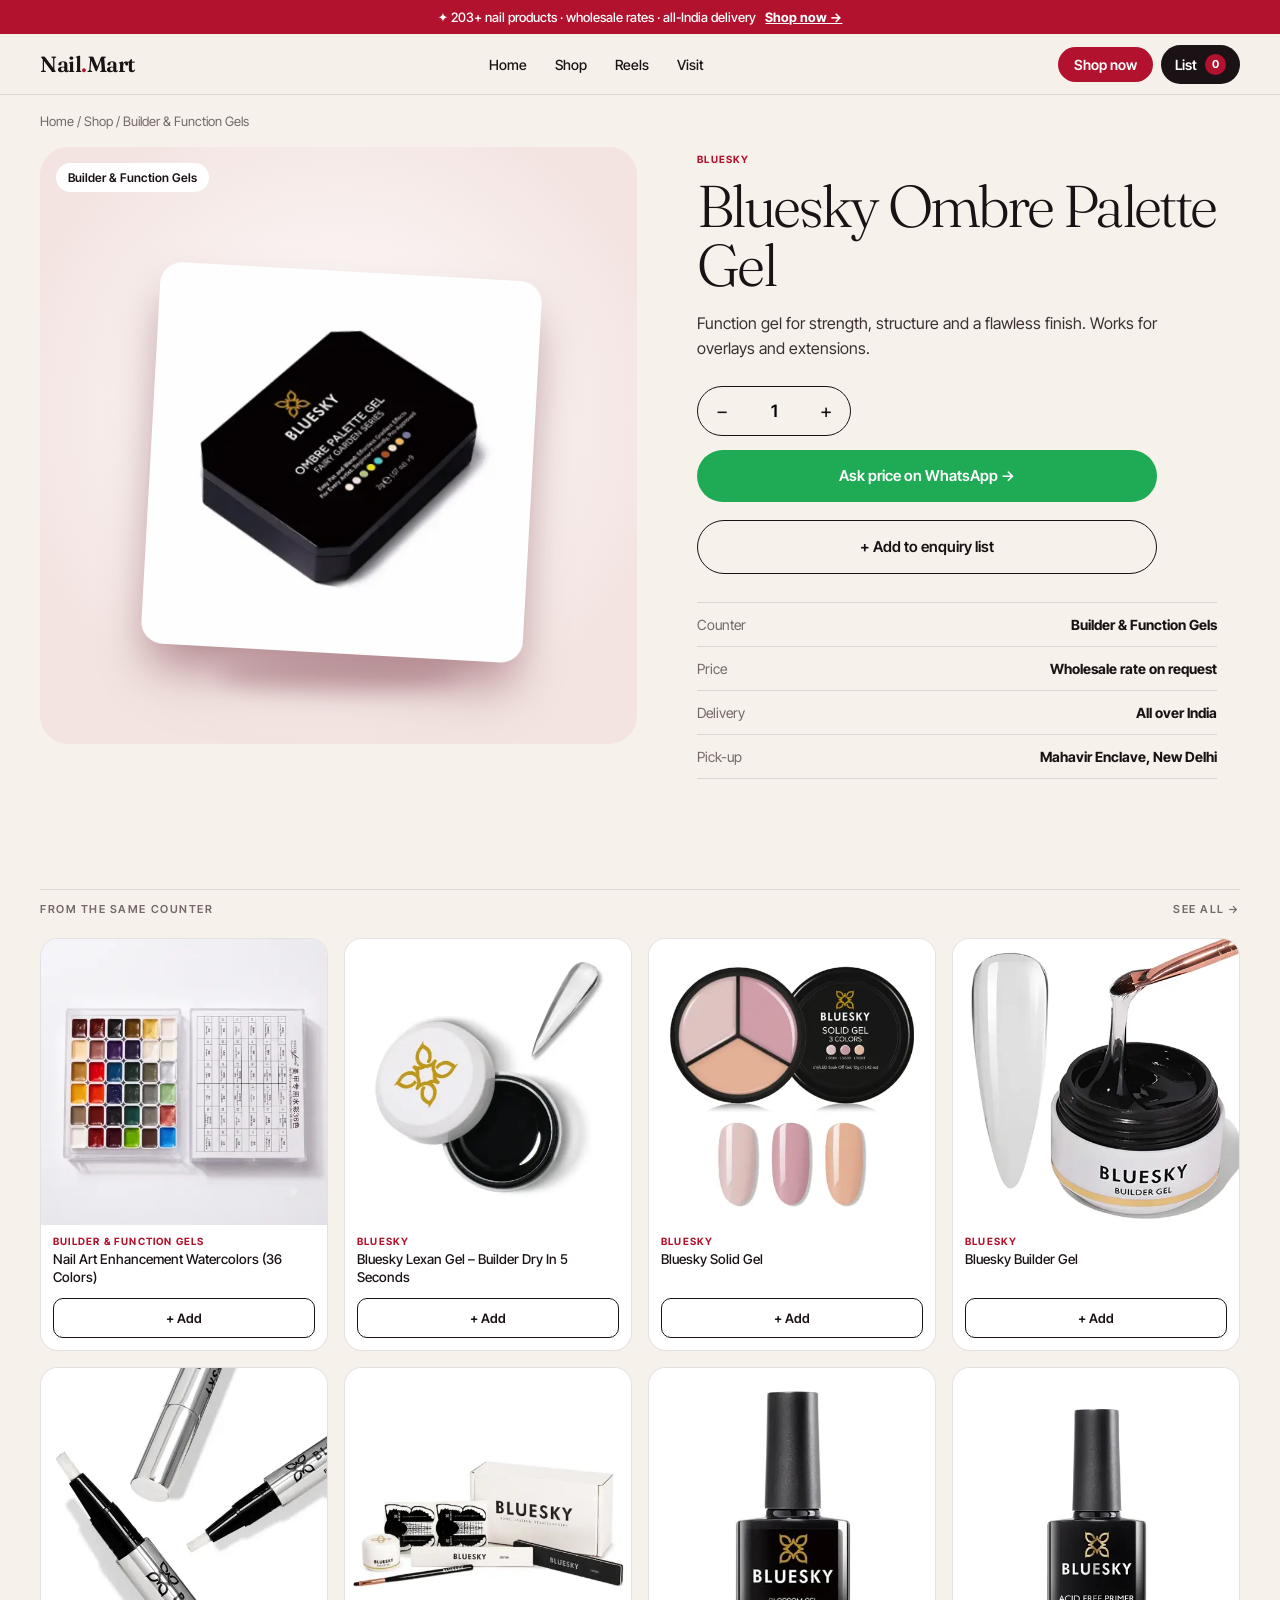
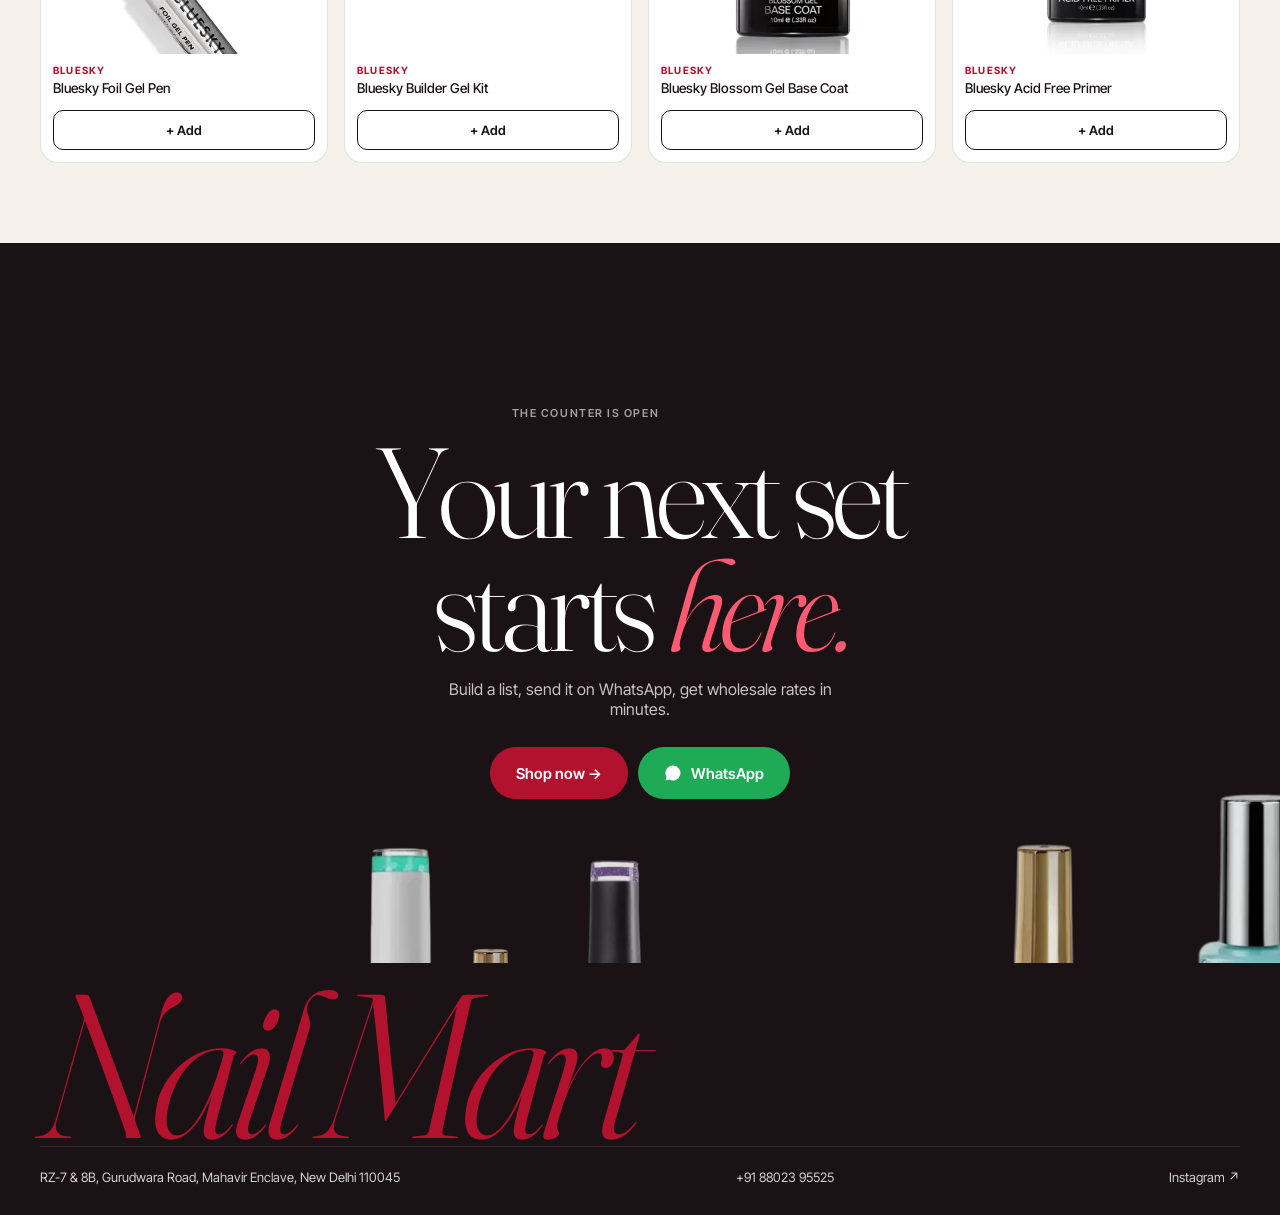
==== product.html @ 13b81524 "Revamp: multi-page (home/shop/product), floating product motion, shop-now alert bar Co-Authored-By: " ====
<!doctype html>
<html lang="en">
<head>
<meta charset="utf-8">
<meta name="viewport" content="width=device-width,initial-scale=1,viewport-fit=cover">
<title>Product — Nail Mart</title>
<meta name="theme-color" content="#b3122e">
<link rel="preconnect" href="https://fonts.gstatic.com" crossorigin>
<link rel="stylesheet" href="https://fonts.googleapis.com/css2?family=Fraunces:ital,opsz,wght@0,9..144,300..600;1,9..144,300..600&family=Inter+Tight:wght@400;500;600;700&display=swap" media="print" onload="this.media='all'">
<link rel="stylesheet" href="css/site.css">
<style>
.crumb{font-size:13px;color:var(--mute);padding:18px 0}
.crumb a:hover{color:var(--lac)}
.pd{display:grid;gap:28px;padding-bottom:60px}
@media(min-width:900px){.pd{grid-template-columns:1.1fr 1fr;gap:60px;align-items:start}}
.view{position:relative;aspect-ratio:1;border-radius:28px;background:radial-gradient(circle at 50% 45%,#fff 0,#f3e4e1 75%);overflow:hidden}
@media(min-width:900px){.view{position:sticky;top:80px}}
.view .fl{left:18%;top:12%;width:64%;height:76%;display:grid;place-items:center}
.view .fl img{max-height:100%;width:auto;max-width:100%;object-fit:contain}
.view .shadow{position:absolute;left:30%;right:30%;bottom:9%;height:5%;border-radius:50%;background:#5a0a1a2e;filter:blur(10px);animation:pulse 4s ease-in-out infinite}
@keyframes pulse{50%{transform:scaleX(.8);opacity:.6}}
.view .tag{position:absolute;left:16px;top:16px;background:var(--card);border-radius:999px;padding:7px 12px;font-size:12px;font-weight:600}
.info h1{font-size:clamp(34px,4.6vw,64px);line-height:1;margin:10px 0 16px}
.info .desc{color:#3b3033;line-height:1.6;max-width:520px}
.qty{display:flex;align-items:center;gap:0;border:1.5px solid var(--ink);border-radius:999px;width:max-content;margin:24px 0 14px}
.qty button{width:48px;height:48px;font-size:20px}
.qty input{width:56px;text-align:center;border:0;background:none;font:inherit;font-size:17px;font-weight:600}
.acts{display:grid;gap:10px;max-width:460px}
.acts .add{min-height:54px;border-radius:999px;font-size:15px}
.facts{list-style:none;margin-top:28px;border-top:1px solid var(--line);max-width:520px}
.facts li{display:flex;justify-content:space-between;gap:12px;padding:13px 0;border-bottom:1px solid var(--line);font-size:14px}
.facts li span{color:var(--mute)}
.rel{padding:50px 0 80px}
</style>
</head>
<body data-page="product">

<main class="wrap" id="main">
  <div class="crumb" id="crumb"></div>
  <div class="pd">
    <div class="view" data-float>
      <div class="shadow"></div>
      <span class="tag" id="tag"></span>
      <div class="fl" data-z=".3" data-a="16"><img id="pimg" alt=""></div>
    </div>
    <div class="info">
      <span class="br" id="brand"></span>
      <h1 id="name"></h1>
      <p class="desc" id="desc"></p>
      <div class="qty"><button id="minus" aria-label="Less">−</button><input id="qn" value="1" inputmode="numeric" aria-label="Quantity"><button id="plus" aria-label="More">+</button></div>
      <div class="acts">
        <a class="btn w" id="ask" target="_blank" rel="noopener">Ask price on WhatsApp →</a>
        <button class="add" id="addb" data-label="+ Add to enquiry list">+ Add to enquiry list</button>
      </div>
      <ul class="facts">
        <li><span>Counter</span><b id="fc"></b></li>
        <li><span>Price</span><b>Wholesale rate on request</b></li>
        <li><span>Delivery</span><b>All over India</b></li>
        <li><span>Pick-up</span><b>Mahavir Enclave, New Delhi</b></li>
      </ul>
    </div>
  </div>
</main>
<section class="rel"><div class="wrap">
  <div class="eyebrow mono"><span>From the same counter</span><a id="more">See all →</a></div>
  <div class="grid" id="rel"></div>
</div></section>

<script src="products.js"></script>
<script src="js/site.js"></script>
<script>
const id=+new URLSearchParams(location.search).get('id'),p=P[id]||P[0];
const D={'Gel Polish':'Salon-grade gel colour that cures under UV/LED. Rich pigment, a glossy finish and long wear.','Cat-Eye & Magnets':'Magnetic shimmer gel. Hold a magnet over the wet layer to pull the light into a line, then cure.','Builder & Function Gels':'Function gel for strength, structure and a flawless finish. Works for overlays and extensions.','Tips & Extensions':'Pre-shaped tips that fit cleanly and file easily. Ready for gel, polygel or acrylic.','Press-On Nails':'Ready-to-wear press-on sets for quick, salon-look nails.','Stickers & Foils':'Nail art stickers and foils for fast, precise designs.','Charms & Stones':'Decor for statement sets: charms, stones, pearls and glitter.','Tools & Brushes':'Professional tools for prep, art and finishing.','Machines & Lamps':'Studio equipment for faster prep and cure times.'};
document.title=p.n+' — Nail Mart';
$('#crumb').innerHTML=`<a href="index.html">Home</a> / <a href="shop.html">Shop</a> / <a href="shop.html?c=${encodeURIComponent(p.c)}">${p.c}</a>`;
$('#pimg').src=FLOAT.includes(p.id)?fimg(p.id):p.i;$('#pimg').alt=p.n;
if(!FLOAT.includes(p.id)){$('#pimg').style.borderRadius='22px';$('#pimg').style.boxShadow='0 30px 50px -20px #5a0a1a55'}
$('#brand').textContent=p.b||p.c;$('#name').textContent=p.n;$('#desc').textContent=D[p.c]||'';$('#tag').textContent=p.c;$('#fc').textContent=p.c;
$('#addb').dataset.id=p.id;
const ask=()=>$('#ask').href=`https://wa.me/${WA}?text=${encodeURIComponent(`Hi Nail Mart! Please share the wholesale rate for:\n${p.n} × ${$('#qn').value}`)}`;
$('#minus').onclick=()=>{$('#qn').value=Math.max(1,+$('#qn').value-1);ask()};$('#plus').onclick=()=>{$('#qn').value=+$('#qn').value+1;ask()};$('#qn').oninput=ask;ask();
$('#more').href='shop.html?c='+encodeURIComponent(p.c);
$('#rel').innerHTML=P.filter(x=>x.c===p.c&&x.id!==p.id).slice(0,8).map(card).join('');
sync();
</script>
</body>
</html>
---- css/site.css ----
:root{--paper:#f6f1eb;--card:#fff;--ink:#1a1214;--lac:#b3122e;--lac2:#7a0a1f;--blush:#f3dcd8;--mute:#75686a;--line:#1a12141f;--wa:#1faa55}
*{box-sizing:border-box;margin:0;padding:0}
html{-webkit-text-size-adjust:100%}
body{background:var(--paper);color:var(--ink);font-family:"Inter Tight",system-ui,-apple-system,"Segoe UI",sans-serif;overflow-x:clip;-webkit-font-smoothing:antialiased;padding-bottom:76px}
@media(min-width:900px){body{padding-bottom:0}}
a{color:inherit;text-decoration:none}
button{font:inherit;color:inherit;cursor:pointer;background:none;border:0}
img,video{display:block;max-width:100%}
.serif{font-family:Fraunces,Georgia,serif}
.mono{font-size:11px;letter-spacing:.14em;text-transform:uppercase;font-weight:600}
.wrap{max-width:1320px;margin:0 auto;padding:0 16px}
@media(min-width:760px){.wrap{padding:0 40px}}
h1,h2{font-family:Fraunces,Georgia,serif;font-weight:300;letter-spacing:-.045em}
h1 em,h2 em{font-style:italic;color:var(--lac)}
h2{font-size:clamp(36px,6vw,88px);line-height:.95;max-width:16ch}
section{padding:64px 0}
@media(min-width:900px){section{padding:110px 0}}
.eyebrow{display:flex;justify-content:space-between;gap:12px;border-top:1px solid var(--line);padding-top:12px;margin-bottom:22px;color:var(--mute)}

/* announcement bar */
.alert{background:var(--lac);color:#fff;font-size:13px;font-weight:500;text-align:center;padding:9px 16px}
.alert a{text-decoration:underline;font-weight:700;margin-left:6px}

/* nav */
nav{position:sticky;top:0;z-index:50;background:#f6f1ebee;backdrop-filter:blur(10px);-webkit-backdrop-filter:blur(10px);border-bottom:1px solid var(--line)}
nav .wrap{display:flex;justify-content:space-between;align-items:center;height:60px;gap:16px}
.logo{font:600 22px Fraunces,Georgia,serif;letter-spacing:-.02em}
.logo i{color:var(--lac);font-style:normal}
.nl{display:none;gap:28px;font-size:14px;font-weight:500}
.nl a:hover,.nl a.on{color:var(--lac)}
@media(min-width:900px){.nl{display:flex}}
.nr{display:flex;gap:8px;align-items:center}
.shopbtn{background:var(--lac);color:#fff;border-radius:999px;padding:9px 16px;font-size:14px;font-weight:600}
.listbtn{display:flex;align-items:center;gap:8px;background:var(--ink);color:#fff;border-radius:999px;padding:9px 14px;font-size:14px;font-weight:600}
.listbtn b,.mbar .l b{background:var(--lac);border-radius:999px;min-width:21px;height:21px;display:grid;place-items:center;font-size:11px}
@media(max-width:899px){.shopbtn{display:none}}

/* buttons */
.btn{display:inline-flex;align-items:center;justify-content:center;gap:9px;min-height:52px;padding:0 26px;border-radius:999px;font-weight:600;font-size:15px;transition:transform .2s,background .2s}
.btn:active{transform:scale(.97)}
.btn.p{background:var(--lac);color:#fff}.btn.p:hover{background:var(--lac2)}
.btn.w{background:var(--wa);color:#fff}
.btn.g{border:1.5px solid currentColor}
.btn.k{background:var(--ink);color:#fff}

/* floating products — transform-only, driven by one rAF loop in site.js */
.fl{position:absolute;will-change:transform;pointer-events:none;filter:drop-shadow(0 26px 22px #5a0a1a33)}
.fl img{width:100%;height:auto}
.fl.link{pointer-events:auto}
@keyframes bob{0%,100%{translate:0 0}50%{translate:0 -14px}}

/* product card */
.grid{display:grid;grid-template-columns:repeat(2,1fr);gap:10px}
@media(min-width:640px){.grid{grid-template-columns:repeat(3,1fr)}}
@media(min-width:1000px){.grid{grid-template-columns:repeat(4,1fr);gap:16px}}
.pc{background:var(--card);border-radius:18px;overflow:hidden;display:flex;flex-direction:column;border:1px solid var(--line);transition:transform .35s cubic-bezier(.2,.8,.2,1),box-shadow .35s;content-visibility:auto;contain-intrinsic-size:auto 340px}
@media(hover:hover){.pc:hover{transform:translateY(-6px);box-shadow:0 24px 40px -24px #5a0a1a55}.pc:hover .im img{transform:scale(1.07) rotate(-2deg)}}
.pc .im{aspect-ratio:1;background:#f3eee9;overflow:hidden;display:block}
.pc .im img{width:100%;height:100%;object-fit:cover;transition:transform .6s cubic-bezier(.2,.8,.2,1)}
.pc .tx{padding:10px 12px 12px;display:flex;flex-direction:column;gap:4px;flex:1}
.br{font-size:10px;letter-spacing:.12em;text-transform:uppercase;color:var(--lac);font-weight:700;min-height:12px}
.pc h3{font-size:13.5px;line-height:1.3;font-weight:500;flex:1;display:-webkit-box;-webkit-line-clamp:2;-webkit-box-orient:vertical;overflow:hidden}
.add{margin-top:8px;min-height:40px;border-radius:10px;border:1.5px solid var(--ink);font-size:13px;font-weight:600;transition:background .15s}
.add.on{background:var(--ink);color:#fff}

/* footer */
footer{background:var(--ink);color:#fff;position:relative;overflow:hidden}
.fcta{position:relative;min-height:80vh;display:grid;place-items:center;text-align:center;padding:90px 16px;overflow:hidden}
.fcta h2{max-width:none;font-size:clamp(48px,10vw,170px);line-height:.88;position:relative;z-index:2}
.fcta h2 em{color:#ff5a72}
.fcta p{position:relative;z-index:2;opacity:.75;margin:18px auto 28px;max-width:420px}
.fcta .btns{position:relative;z-index:2;display:flex;gap:10px;justify-content:center;flex-wrap:wrap}
.rise{position:absolute;bottom:-160px;width:var(--s,90px);animation:rise var(--d,14s) linear infinite;animation-delay:var(--dl,0s);opacity:.9;will-change:transform}
.rise img{width:100%;animation:sway 4s ease-in-out infinite alternate}
@keyframes rise{to{transform:translateY(calc(-80vh - 320px)) rotate(var(--r,20deg))}}
@keyframes sway{to{transform:translateX(26px)}}
.fbar{border-top:1px solid #fff2;padding:22px 0 30px;display:flex;justify-content:space-between;gap:14px;flex-wrap:wrap;font-size:13px;opacity:.8}
.fbig{font:italic 300 clamp(64px,16vw,260px)/.8 Fraunces,Georgia,serif;letter-spacing:-.05em;color:var(--lac);white-space:nowrap;padding-top:20px}

/* mobile bar, drawer, toast */
.mbar{position:fixed;left:0;right:0;bottom:0;z-index:60;display:grid;grid-template-columns:1fr 1.3fr 1fr;gap:8px;padding:10px 12px calc(10px + env(safe-area-inset-bottom));background:#fffffff2;border-top:1px solid var(--line);backdrop-filter:blur(10px);-webkit-backdrop-filter:blur(10px)}
.mbar a,.mbar button{min-height:50px;border-radius:14px;display:flex;align-items:center;justify-content:center;gap:6px;font-weight:600;font-size:14px}
.mbar .c{background:var(--lac);color:#fff}
.mbar .w{background:var(--wa);color:#fff}
.mbar .l{background:var(--ink);color:#fff}
@media(min-width:900px){.mbar{display:none}}
.dw{position:fixed;inset:0;z-index:80;visibility:hidden}
.dw.on{visibility:visible}
.dw .bg{position:absolute;inset:0;background:#0007;opacity:0;transition:opacity .25s}
.dw.on .bg{opacity:1}
.dw .pn{position:absolute;right:0;bottom:0;width:100%;max-width:440px;max-height:85svh;background:var(--paper);border-radius:22px 22px 0 0;display:flex;flex-direction:column;transform:translateY(100%);transition:transform .3s cubic-bezier(.2,.8,.2,1)}
@media(min-width:900px){.dw .pn{top:0;max-height:none;border-radius:0;transform:translateX(100%)}}
.dw.on .pn{transform:none}
.dw header{display:flex;justify-content:space-between;align-items:center;padding:18px 20px;border-bottom:1px solid var(--line)}
.dw ul{list-style:none;overflow:auto;flex:1;padding:8px 20px}
.dw li{display:grid;grid-template-columns:52px 1fr auto;gap:12px;align-items:center;padding:10px 0;border-bottom:1px solid var(--line);font-size:14px}
.dw li img{width:52px;height:52px;border-radius:10px;object-fit:cover}
.dw li button{font-size:20px;color:var(--mute);padding:6px}
.dw .ft{padding:16px 20px calc(16px + env(safe-area-inset-bottom));display:grid;gap:8px}
.toast{position:fixed;left:50%;bottom:92px;transform:translate(-50%,20px);background:var(--ink);color:#fff;padding:10px 18px;border-radius:999px;font-size:14px;opacity:0;transition:.25s;z-index:90;pointer-events:none}
.toast.on{opacity:1;transform:translate(-50%,0)}
@media(min-width:900px){.toast{bottom:30px}}
.rv{opacity:0;transform:translateY(28px);transition:opacity .9s,transform .9s cubic-bezier(.2,.8,.2,1)}
.rv.in{opacity:1;transform:none}
@media(prefers-reduced-motion:reduce){*{animation:none!important}.rv{opacity:1;transform:none}}
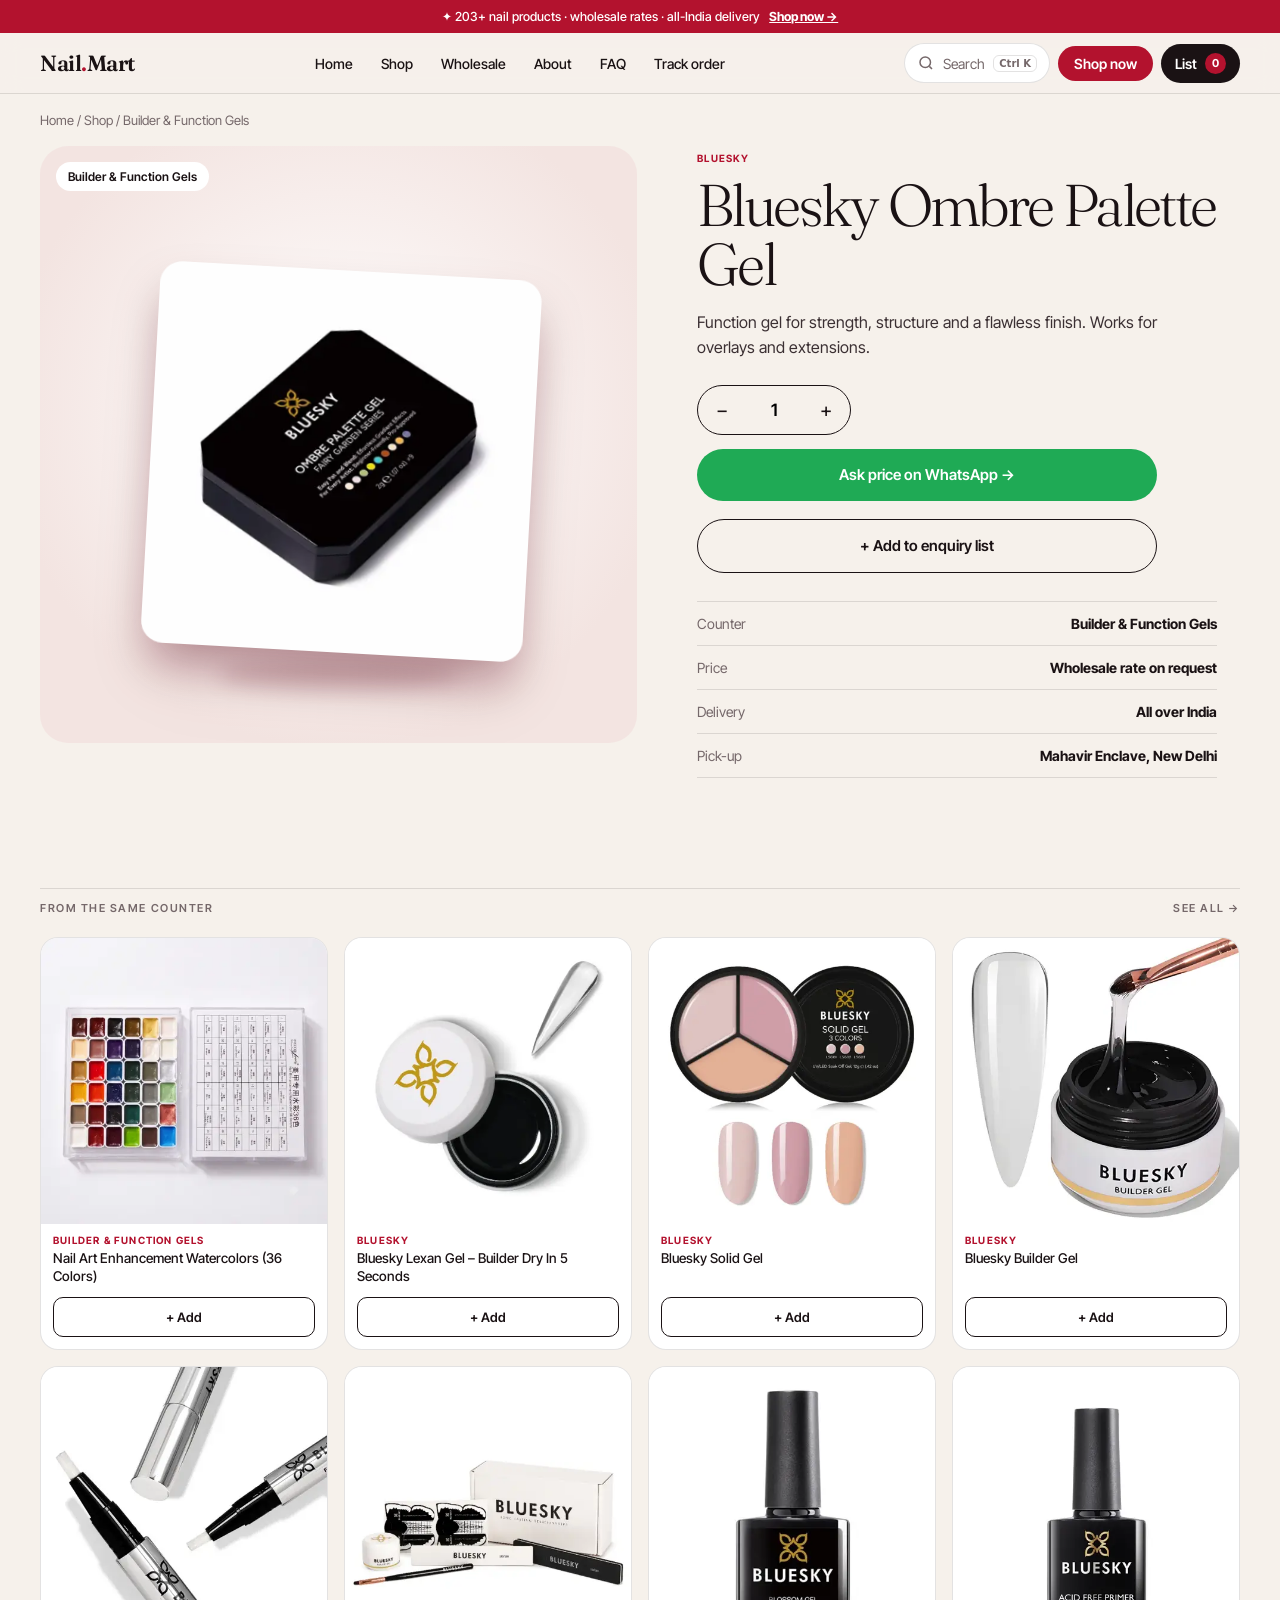
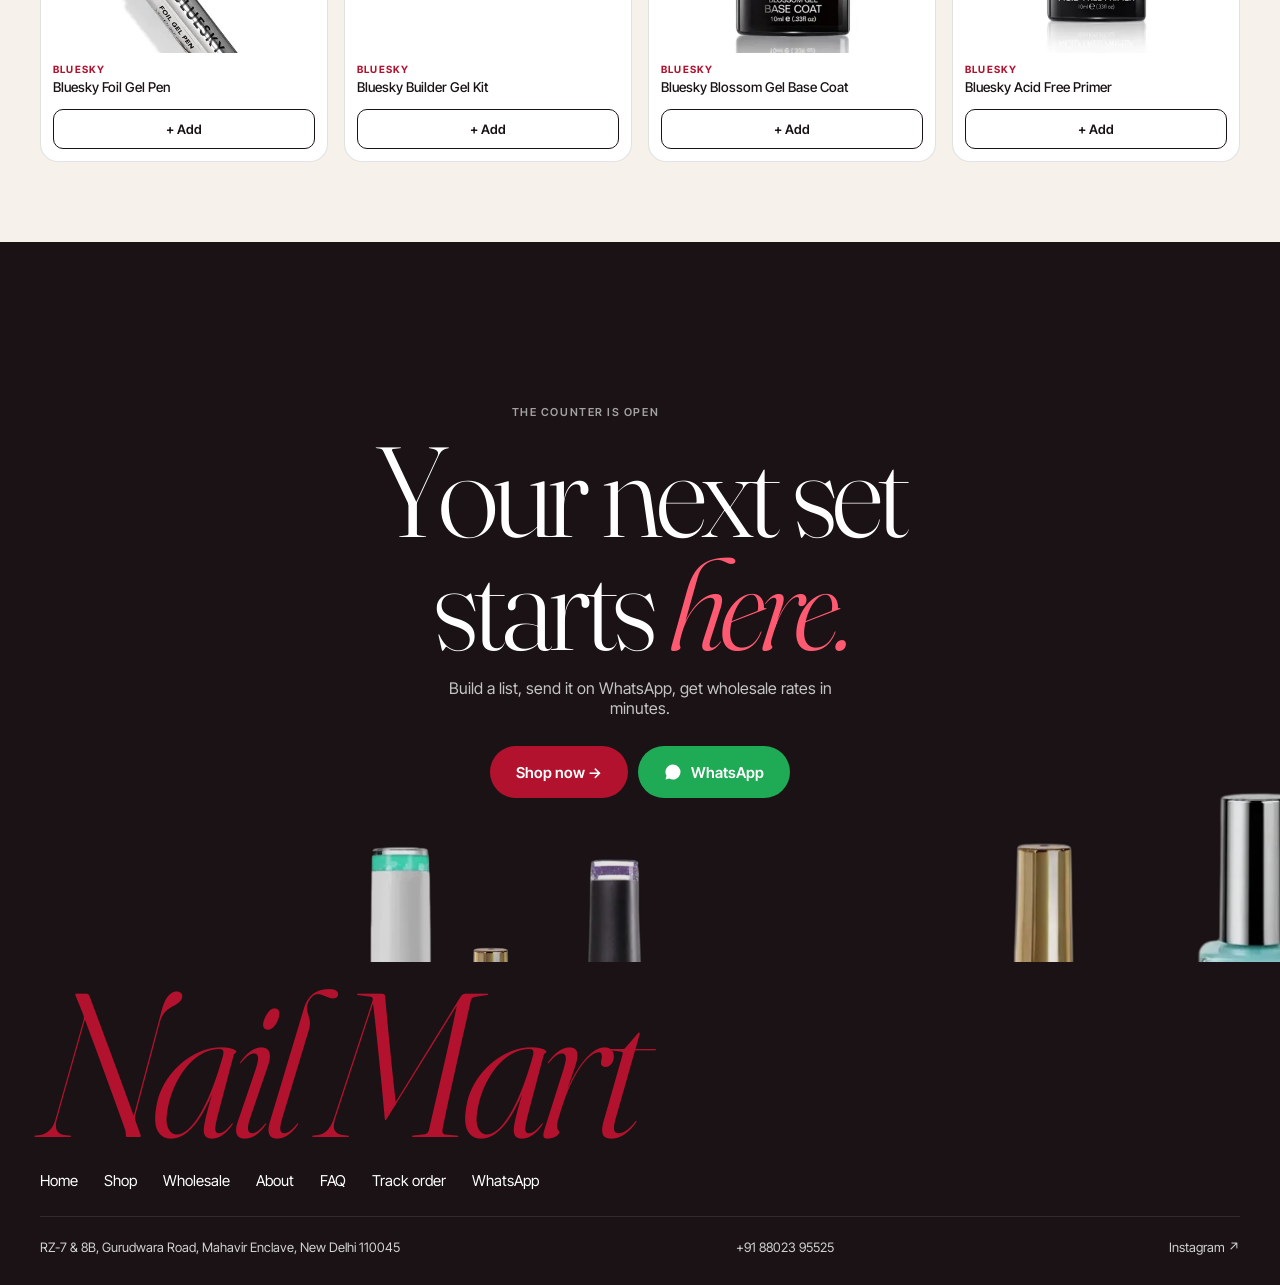
==== commit 45708d65: "Full site: global search, mobile menu, Track order, Wholesale/About/FAQ pages, order refs, more home" ====
--- a/product.html
+++ b/product.html
@@ -49,7 +49,7 @@
       <p class="desc" id="desc"></p>
       <div class="qty"><button id="minus" aria-label="Less">−</button><input id="qn" value="1" inputmode="numeric" aria-label="Quantity"><button id="plus" aria-label="More">+</button></div>
       <div class="acts">
-        <a class="btn w" id="ask" target="_blank" rel="noopener">Ask price on WhatsApp →</a>
+        <button class="btn w" id="ask">Ask price on WhatsApp →</button>
         <button class="add" id="addb" data-label="+ Add to enquiry list">+ Add to enquiry list</button>
       </div>
       <ul class="facts">
@@ -77,7 +77,7 @@
 if(!FLOAT.includes(p.id)){$('#pimg').style.borderRadius='22px';$('#pimg').style.boxShadow='0 30px 50px -20px #5a0a1a55'}
 $('#brand').textContent=p.b||p.c;$('#name').textContent=p.n;$('#desc').textContent=D[p.c]||'';$('#tag').textContent=p.c;$('#fc').textContent=p.c;
 $('#addb').dataset.id=p.id;
-const ask=()=>$('#ask').href=`https://wa.me/${WA}?text=${encodeURIComponent(`Hi Nail Mart! Please share the wholesale rate for:\n${p.n} × ${$('#qn').value}`)}`;
+const ask=()=>{};$('#ask').onclick=()=>{const r=placeOrder([[p.id,Math.max(1,+$('#qn').value||1)]]);setTimeout(()=>location.href='track.html?ref='+r,400)};
 $('#minus').onclick=()=>{$('#qn').value=Math.max(1,+$('#qn').value-1);ask()};$('#plus').onclick=()=>{$('#qn').value=+$('#qn').value+1;ask()};$('#qn').oninput=ask;ask();
 $('#more').href='shop.html?c='+encodeURIComponent(p.c);
 $('#rel').innerHTML=P.filter(x=>x.c===p.c&&x.id!==p.id).slice(0,8).map(card).join('');
--- a/css/site.css
+++ b/css/site.css
@@ -18,7 +18,7 @@
 .eyebrow{display:flex;justify-content:space-between;gap:12px;border-top:1px solid var(--line);padding-top:12px;margin-bottom:22px;color:var(--mute)}
 
 /* announcement bar */
-.alert{background:var(--lac);color:#fff;font-size:13px;font-weight:500;text-align:center;padding:9px 16px}
+.alert{background:var(--lac);color:#fff;font-size:12.5px;font-weight:500;text-align:center;padding:9px 12px;white-space:nowrap;overflow:hidden;text-overflow:ellipsis}
 .alert a{text-decoration:underline;font-weight:700;margin-left:6px}
 
 /* nav */
@@ -103,3 +103,63 @@
 .rv{opacity:0;transform:translateY(28px);transition:opacity .9s,transform .9s cubic-bezier(.2,.8,.2,1)}
 .rv.in{opacity:1;transform:none}
 @media(prefers-reduced-motion:reduce){*{animation:none!important}.rv{opacity:1;transform:none}}
+
+/* a11y */
+.skip{position:absolute;left:12px;top:-60px;z-index:100;background:var(--ink);color:#fff;padding:10px 16px;border-radius:10px}
+.skip:focus{top:12px}
+:focus-visible{outline:2.5px solid var(--lac);outline-offset:3px;border-radius:6px}
+/* nav extras */
+.sbtn{display:flex;align-items:center;gap:8px;border:1px solid var(--line);background:var(--card);border-radius:999px;height:40px;padding:0 12px;font-size:14px;color:var(--mute)}
+.sbtn kbd{font:600 10px system-ui;border:1px solid var(--line);border-radius:6px;padding:2px 5px}
+@media(max-width:1100px){.sbtn span,.sbtn kbd{display:none}.sbtn{width:40px;justify-content:center;padding:0}}
+.burger{display:grid;gap:6px;width:40px;height:40px;place-content:center}
+.burger span{width:20px;height:2px;background:var(--ink);transition:transform .3s}
+[aria-expanded=true].burger span:first-child{transform:translateY(4px) rotate(45deg)}
+[aria-expanded=true].burger span:last-child{transform:translateY(-4px) rotate(-45deg)}
+@media(min-width:900px){.burger{display:none}}
+@media(max-width:899px){nav .logo{margin-right:auto}}
+.menu{position:fixed;inset:96px 0 0;z-index:45;background:var(--paper);padding:30px 0;clip-path:inset(0 0 100% 0);transition:clip-path .5s cubic-bezier(.7,0,.2,1);visibility:hidden}
+.menu.on{clip-path:inset(0);visibility:visible}
+.menu a{display:block;font:300 clamp(40px,11vw,64px)/1.15 Fraunces,Georgia,serif;letter-spacing:-.03em;opacity:0;transform:translateY(30px);transition:.5s cubic-bezier(.2,.8,.2,1) calc(var(--k)*50ms + 150ms)}
+.menu.on a{opacity:1;transform:none}
+/* search overlay */
+.sov{position:fixed;inset:0;z-index:95;background:#1a1214aa;backdrop-filter:blur(6px);-webkit-backdrop-filter:blur(6px);display:flex;justify-content:center;align-items:flex-start;padding:10vh 12px 12px;opacity:0;visibility:hidden;transition:opacity .2s}
+.sov.on{opacity:1;visibility:visible}
+.sbox{width:100%;max-width:640px;background:var(--paper);border-radius:22px;overflow:hidden;transform:translateY(-14px) scale(.98);transition:transform .3s cubic-bezier(.2,.8,.2,1);box-shadow:0 40px 80px -30px #000a}
+.sov.on .sbox{transform:none}
+.sin{display:flex;align-items:center;gap:12px;padding:0 18px;height:62px;border-bottom:1px solid var(--line)}
+.sin input{flex:1;border:0;outline:0;background:none;font:inherit;font-size:17px}
+.sin button{font-size:11px;border:1px solid var(--line);border-radius:6px;padding:4px 7px;color:var(--mute)}
+.sres{max-height:60vh;overflow:auto;padding:8px}
+.sr{display:flex;gap:12px;align-items:center;padding:9px 10px;border-radius:12px;font-size:14px}
+.sr:hover,.sr:focus{background:var(--card)}
+.sr img{width:46px;height:46px;border-radius:10px;object-fit:cover;flex:none}
+.sr small{display:block;font-size:10px;letter-spacing:.1em;text-transform:uppercase;color:var(--lac);font-weight:700}
+.sr.cat b{font-size:10px;letter-spacing:.1em;text-transform:uppercase;background:var(--blush);color:var(--lac2);padding:4px 8px;border-radius:6px}
+.sr.all{justify-content:center;font-weight:600;color:var(--lac)}
+.sl{padding:10px;color:var(--mute);font-size:14px}
+/* footer links */
+.flinks{display:flex;flex-wrap:wrap;gap:10px 26px;padding:26px 0;font-size:15px}
+.flinks a:hover{color:#ff6b80}
+/* page transition */
+body{animation:pin .45s cubic-bezier(.2,.8,.2,1)}
+body.leave{opacity:0;transition:opacity .2s}
+@keyframes pin{from{opacity:0;transform:translateY(10px)}}
+/* shared inner-page header */
+.phead{position:relative;overflow:hidden;padding:60px 0 50px;background:var(--blush)}
+.phead h1{font-size:clamp(50px,9vw,140px);line-height:.88;position:relative;z-index:2}
+.phead p{position:relative;z-index:2;margin-top:16px;color:#3b3033;max-width:480px;line-height:1.55}
+.phead .fl{z-index:1}
+@media(max-width:700px){.phead .fl:nth-of-type(n+3){display:none}}
+.prose{max-width:720px;line-height:1.7;color:#3b3033;font-size:16.5px}
+.prose h3{font:400 28px Fraunces,Georgia,serif;color:var(--ink);margin:34px 0 10px}
+.cards3{display:grid;gap:12px;margin-top:30px}
+@media(min-width:800px){.cards3{grid-template-columns:repeat(3,1fr)}}
+.box{background:var(--card);border:1px solid var(--line);border-radius:20px;padding:24px;transition:transform .35s cubic-bezier(.2,.8,.2,1),box-shadow .35s}
+.box:hover{transform:translateY(-6px);box-shadow:0 30px 40px -30px #5a0a1a66}
+.box b.n{font:300 54px/1 Fraunces,Georgia,serif;color:var(--lac);display:block;margin-bottom:10px}
+.box h3{font:500 20px Fraunces,Georgia,serif;margin-bottom:8px}
+.box p{color:#3b3033;line-height:1.55;font-size:14.5px}
+.field{display:grid;gap:6px;font-size:13px;color:var(--mute);font-weight:500}
+.field input,.field select,.field textarea{font:inherit;font-size:16px;color:var(--ink);background:var(--card);border:1px solid var(--line);border-radius:12px;padding:13px 14px;outline:none;width:100%}
+.field input:focus,.field textarea:focus{border-color:var(--lac)}
